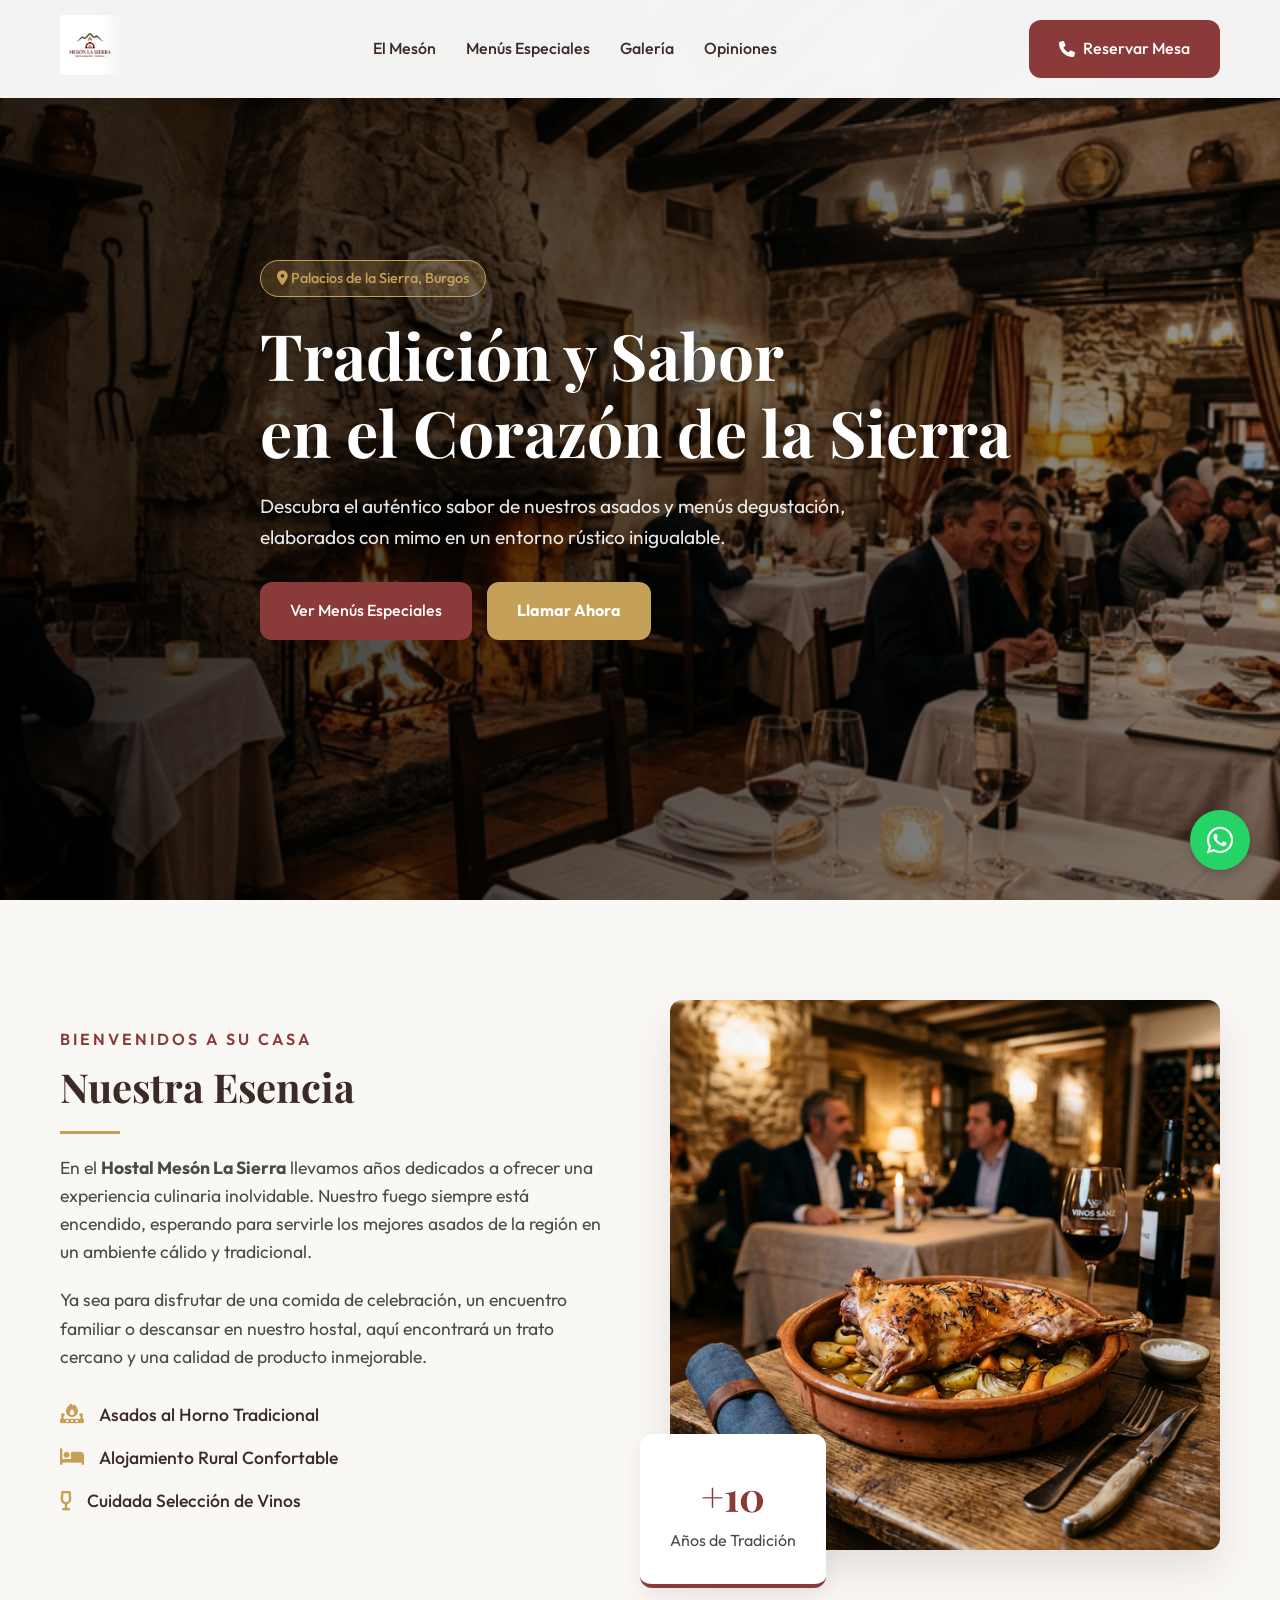
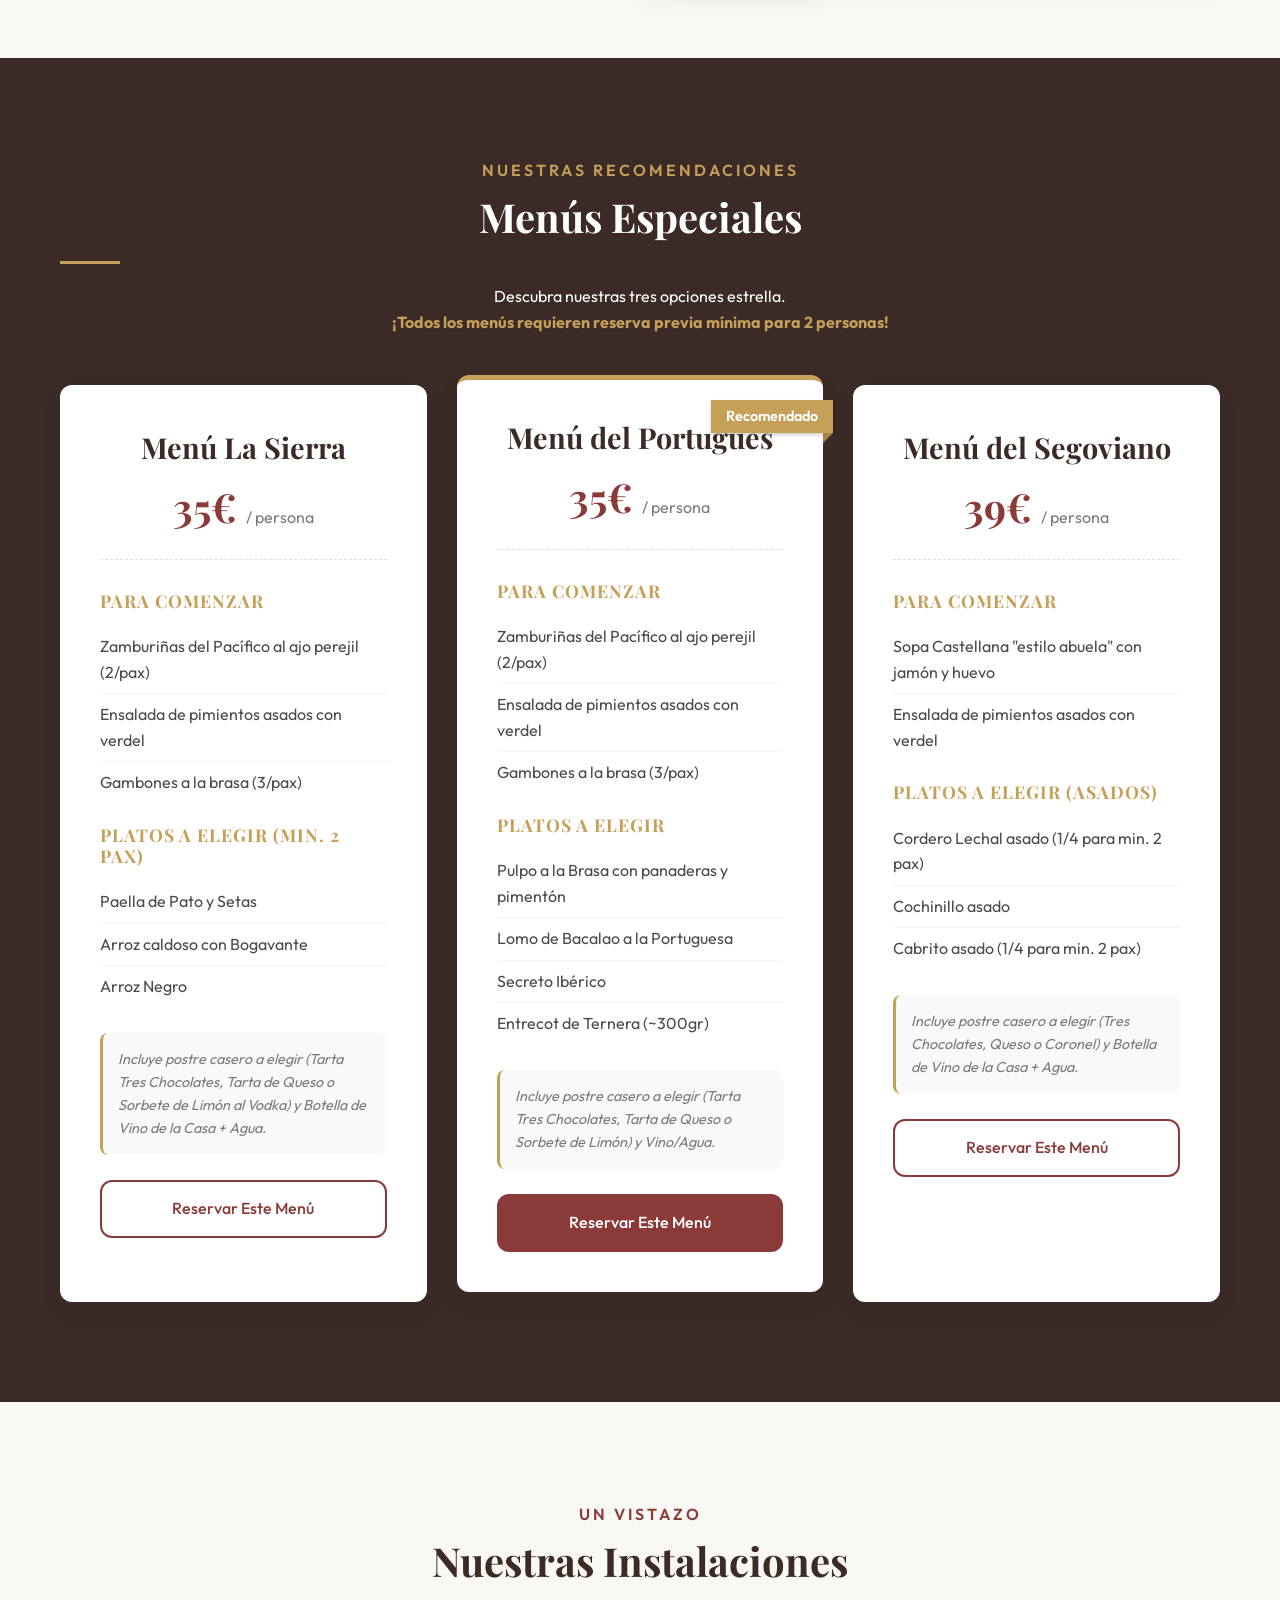
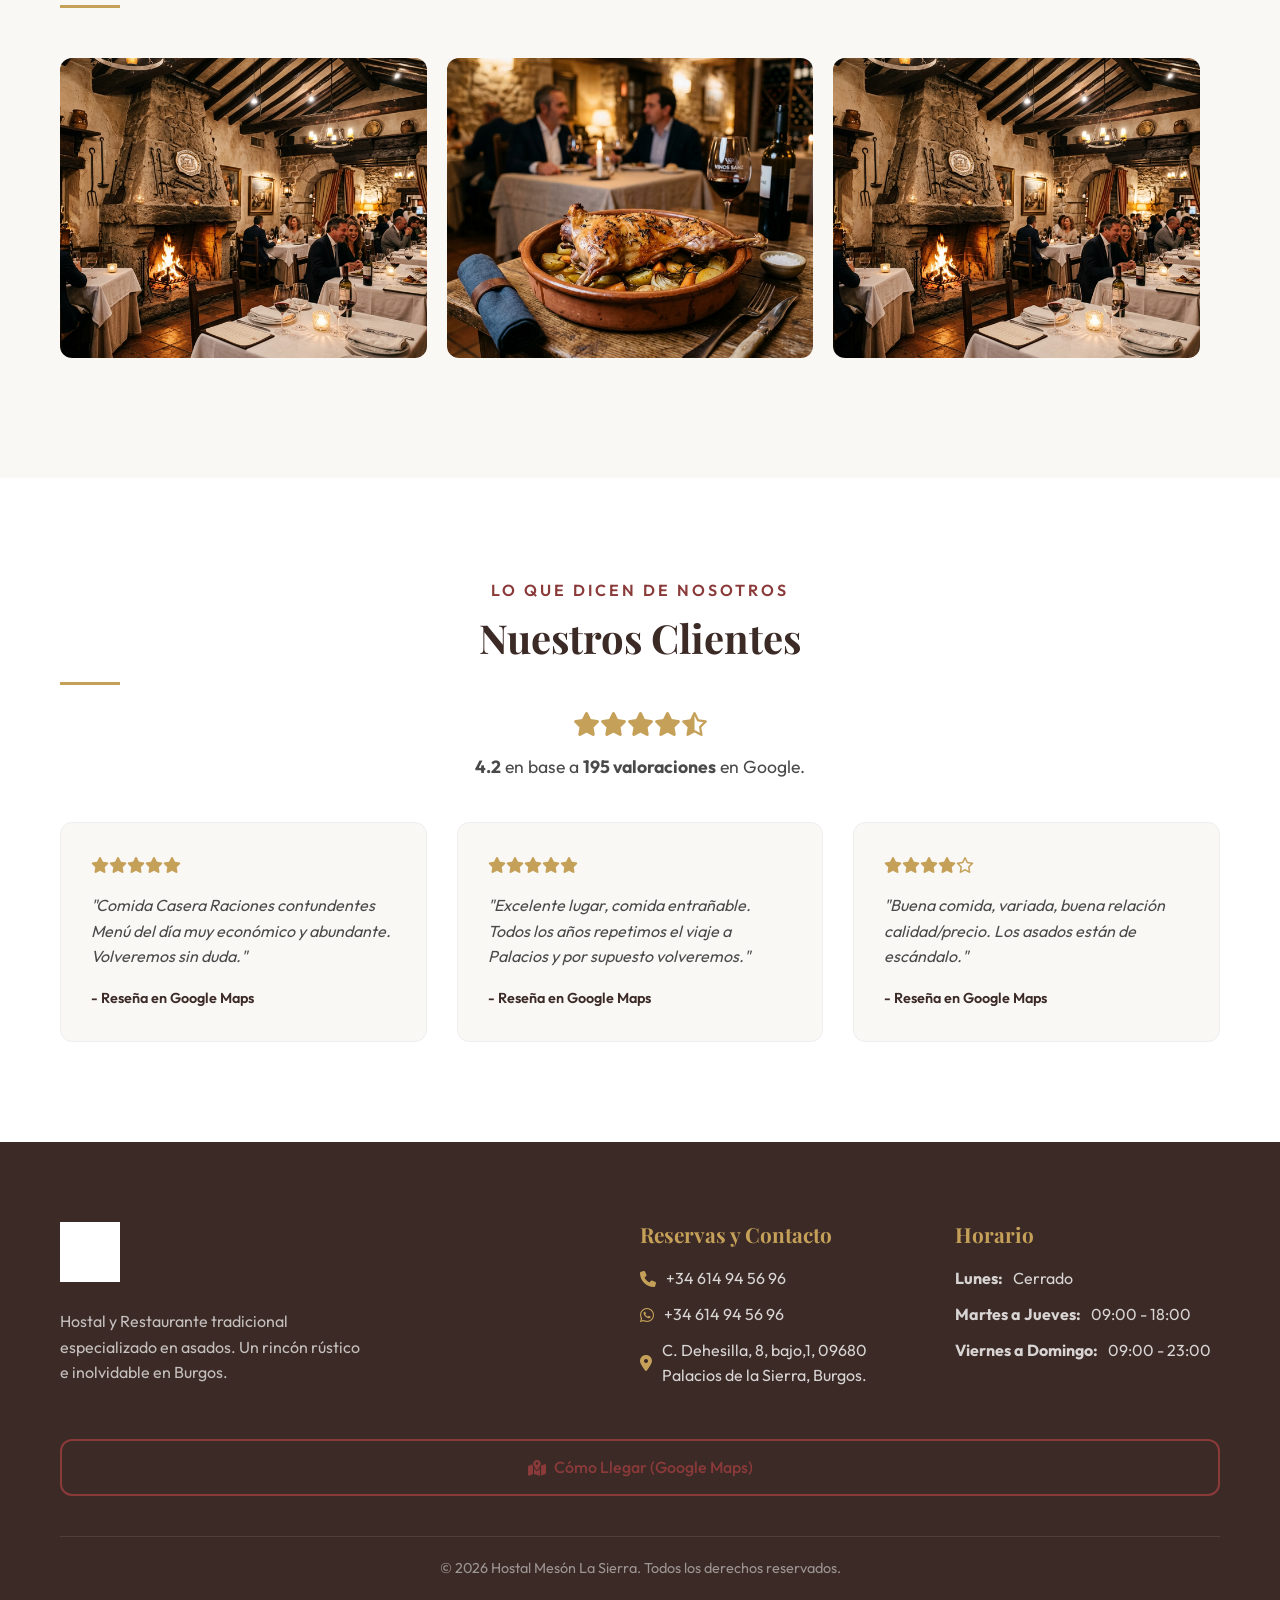
==== demo-meson/index.html @ e4ccb3c6 "feat: Include new demo-meson landing page" ====
<!DOCTYPE html>
<html lang="es">

<head>
    <meta charset="UTF-8">
    <meta name="viewport" content="width=device-width, initial-scale=1.0">
    <title>Hostal Mesón La Sierra | Tradición y Sabor en Burgos</title>

    <!-- Meta SEO -->
    <meta name="description"
        content="Hostal Mesón La Sierra en Palacios de la Sierra. Comida casera, asados tradicionales y alojamiento rural. Reserva tu menú especial: La Sierra, Portugués o Segoviano.">

    <!-- Fonts -->
    <link rel="preconnect" href="https://fonts.googleapis.com">
    <link rel="preconnect" href="https://fonts.gstatic.com" crossorigin>
    <link
        href="https://fonts.googleapis.com/css2?family=Playfair+Display:ital,wght@0,400;0,600;0,700;1,400&family=Outfit:wght@300;400;500;600&display=swap"
        rel="stylesheet">

    <!-- Icons -->
    <link rel="stylesheet" href="https://cdnjs.cloudflare.com/ajax/libs/font-awesome/6.4.0/css/all.min.css">

    <!-- CSS -->
    <link rel="stylesheet" href="style.css">
</head>

<body>

    <!-- Navigation -->
    <nav id="navbar">
        <div class="container nav-container">
            <a href="#" class="brand">
                <img src="assets/logo.png" alt="Mesón La Sierra Logo" class="brand-logo">
            </a>
            <div class="nav-links">
                <a href="#la-experiencia">El Mesón</a>
                <a href="#menus">Menús Especiales</a>
                <a href="#galeria">Galería</a>
                <a href="#opiniones">Opiniones</a>
            </div>
            <a href="tel:+34614945696" class="btn btn-primary nav-cta"><i class="fa-solid fa-phone"></i> Reservar
                Mesa</a>
            <button class="mobile-menu-btn" aria-label="Abrir Menú"><i class="fa-solid fa-bars"></i></button>
        </div>
    </nav>

    <!-- Hero Section -->
    <header class="hero" id="inicio">
        <div class="hero-overlay"></div>
        <div class="container hero-content">
            <span class="badge"><i class="fa-solid fa-location-dot"></i> Palacios de la Sierra, Burgos</span>
            <h1>Tradición y Sabor <br>en el Corazón de la Sierra</h1>
            <p>Descubra el auténtico sabor de nuestros asados y menús degustación, elaborados con mimo en un entorno
                rústico inigualable.</p>
            <div class="hero-buttons">
                <a href="#menus" class="btn btn-primary">Ver Menús Especiales</a>
                <a href="tel:+34614945696" class="btn btn-secondary"><strong>Llamar Ahora</strong></a>
            </div>
        </div>
    </header>

    <!-- La Experiencia Section -->
    <section id="la-experiencia" class="section">
        <div class="container experience-container">
            <div class="experience-text">
                <span class="section-subtitle">Bienvenidos a su casa</span>
                <h2 class="section-title">Nuestra Esencia</h2>
                <div class="divider"></div>
                <p>En el <strong>Hostal Mesón La Sierra</strong> llevamos años dedicados a ofrecer una experiencia
                    culinaria inolvidable. Nuestro fuego siempre está encendido, esperando para servirle los mejores
                    asados de la región en un ambiente cálido y tradicional.</p>
                <p>Ya sea para disfrutar de una comida de celebración, un encuentro familiar o descansar en nuestro
                    hostal, aquí encontrará un trato cercano y una calidad de producto inmejorable.</p>
                <ul class="features-list">
                    <li><i class="fa-solid fa-fire-burner"></i> Asados al Horno Tradicional</li>
                    <li><i class="fa-solid fa-bed"></i> Alojamiento Rural Confortable</li>
                    <li><i class="fa-solid fa-wine-glass-empty"></i> Cuidada Selección de Vinos</li>
                </ul>
            </div>
            <div class="experience-image">
                <img src="assets/food.png" alt="Plato Tradicional de Asado">
                <div class="experience-badge">
                    <span>+10</span>
                    <p>Años de Tradición</p>
                </div>
            </div>
        </div>
    </section>

    <!-- Menús Especiales Section -->
    <section id="menus" class="section section-dark">
        <div class="container">
            <div class="section-header text-center">
                <span class="section-subtitle">Nuestras Recomendaciones</span>
                <h2 class="section-title text-light">Menús Especiales</h2>
                <div class="divider mx-auto"></div>
                <p class="text-light">Descubra nuestras tres opciones estrella. <br><strong
                        style="color:var(--brand-accent);">¡Todos los menús requieren reserva previa mínima para 2
                        personas!</strong></p>
            </div>

            <div class="menus-grid">
                <!-- Menú La Sierra -->
                <div class="menu-card">
                    <div class="menu-header">
                        <h3>Menú La Sierra</h3>
                        <div class="menu-price">35€ <span>/ persona</span></div>
                    </div>
                    <div class="menu-body">
                        <h4>Para Comenzar</h4>
                        <ul>
                            <li>Zamburiñas del Pacífico al ajo perejil (2/pax)</li>
                            <li>Ensalada de pimientos asados con verdel</li>
                            <li>Gambones a la brasa (3/pax)</li>
                        </ul>
                        <h4>Platos a Elegir (min. 2 pax)</h4>
                        <ul>
                            <li>Paella de Pato y Setas</li>
                            <li>Arroz caldoso con Bogavante</li>
                            <li>Arroz Negro</li>
                        </ul>
                        <!-- Included -->
                        <div class="menu-included">
                            Incluye postre casero a elegir (Tarta Tres Chocolates, Tarta de Queso o Sorbete de Limón al
                            Vodka) y Botella de Vino de la Casa + Agua.
                        </div>
                    </div>
                    <a href="tel:+34614945696" class="btn btn-outline menu-btn">Reservar Este Menú</a>
                </div>

                <!-- Menú Portugués -->
                <div class="menu-card highlighted-menu">
                    <div class="ribbon">Recomendado</div>
                    <div class="menu-header">
                        <h3>Menú del Portugués</h3>
                        <div class="menu-price">35€ <span>/ persona</span></div>
                    </div>
                    <div class="menu-body">
                        <h4>Para Comenzar</h4>
                        <ul>
                            <li>Zamburiñas del Pacífico al ajo perejil (2/pax)</li>
                            <li>Ensalada de pimientos asados con verdel</li>
                            <li>Gambones a la brasa (3/pax)</li>
                        </ul>
                        <h4>Platos a Elegir</h4>
                        <ul>
                            <li>Pulpo a la Brasa con panaderas y pimentón</li>
                            <li>Lomo de Bacalao a la Portuguesa</li>
                            <li>Secreto Ibérico</li>
                            <li>Entrecot de Ternera (~300gr)</li>
                        </ul>
                        <!-- Included -->
                        <div class="menu-included">
                            Incluye postre casero a elegir (Tarta Tres Chocolates, Tarta de Queso o Sorbete de Limón) y
                            Vino/Agua.
                        </div>
                    </div>
                    <a href="tel:+34614945696" class="btn btn-primary menu-btn">Reservar Este Menú</a>
                </div>

                <!-- Menú Segoviano -->
                <div class="menu-card">
                    <div class="menu-header">
                        <h3>Menú del Segoviano</h3>
                        <div class="menu-price">39€ <span>/ persona</span></div>
                    </div>
                    <div class="menu-body">
                        <h4>Para Comenzar</h4>
                        <ul>
                            <li>Sopa Castellana "estilo abuela" con jamón y huevo</li>
                            <li>Ensalada de pimientos asados con verdel</li>
                        </ul>
                        <h4>Platos a Elegir (Asados)</h4>
                        <ul>
                            <li>Cordero Lechal asado (1/4 para min. 2 pax)</li>
                            <li>Cochinillo asado</li>
                            <li>Cabrito asado (1/4 para min. 2 pax)</li>
                        </ul>
                        <!-- Included -->
                        <div class="menu-included">
                            Incluye postre casero a elegir (Tres Chocolates, Queso o Coronel) y Botella de Vino de la
                            Casa + Agua.
                        </div>
                    </div>
                    <a href="tel:+34614945696" class="btn btn-outline menu-btn">Reservar Este Menú</a>
                </div>
            </div>
        </div>
    </section>

    <!-- Galería Swipe (Placeholder to be filled with JS) -->
    <section id="galeria" class="section">
        <div class="container">
            <div class="section-header text-center">
                <span class="section-subtitle">Un vistazo</span>
                <h2 class="section-title">Nuestras Instalaciones</h2>
                <div class="divider mx-auto"></div>
            </div>
            <!-- Slider container -->
            <div class="gallery-slider">
                <div class="gallery-track" id="galleryTrack">
                    <!-- Images will be injected here via JS later -->
                    <div class="gallery-item"><img src="assets/hero.png" alt="Interior"></div>
                    <div class="gallery-item"><img src="assets/food.png" alt="Plato"></div>
                    <div class="gallery-item"><img src="assets/hero.png" alt="Salón"></div>
                </div>
            </div>
        </div>
    </section>

    <!-- Reseñas (Google Maps Scraper equivalent) -->
    <section id="opiniones" class="section section-light">
        <div class="container text-center">
            <span class="section-subtitle">Lo que dicen de nosotros</span>
            <h2 class="section-title">Nuestros Clientes</h2>
            <div class="divider mx-auto"></div>

            <div class="rating-header">
                <div class="stars">
                    <i class="fa-solid fa-star"></i><i class="fa-solid fa-star"></i><i class="fa-solid fa-star"></i><i
                        class="fa-solid fa-star"></i><i class="fa-regular fa-star-half-stroke"></i>
                </div>
                <div class="rating-score"><strong>4.2</strong> en base a <strong>195 valoraciones</strong> en Google.
                </div>
            </div>

            <div class="reviews-grid">
                <div class="review-card">
                    <div class="stars-small"><i class="fa-solid fa-star"></i><i class="fa-solid fa-star"></i><i
                            class="fa-solid fa-star"></i><i class="fa-solid fa-star"></i><i
                            class="fa-solid fa-star"></i></div>
                    <p>"Comida Casera Raciones contundentes Menú del día muy económico y abundante. Volveremos sin
                        duda."</p>
                    <span class="reviewer-name">- Reseña en Google Maps</span>
                </div>
                <div class="review-card">
                    <div class="stars-small"><i class="fa-solid fa-star"></i><i class="fa-solid fa-star"></i><i
                            class="fa-solid fa-star"></i><i class="fa-solid fa-star"></i><i
                            class="fa-solid fa-star"></i></div>
                    <p>"Excelente lugar, comida entrañable. Todos los años repetimos el viaje a Palacios y por supuesto
                        volveremos."</p>
                    <span class="reviewer-name">- Reseña en Google Maps</span>
                </div>
                <div class="review-card">
                    <div class="stars-small"><i class="fa-solid fa-star"></i><i class="fa-solid fa-star"></i><i
                            class="fa-solid fa-star"></i><i class="fa-solid fa-star"></i><i
                            class="fa-regular fa-star"></i></div>
                    <p>"Buena comida, variada, buena relación calidad/precio. Los asados están de escándalo."</p>
                    <span class="reviewer-name">- Reseña en Google Maps</span>
                </div>
            </div>
        </div>
    </section>

    <!-- Footer -->
    <footer id="contacto" class="footer">
        <div class="container">
            <div class="footer-layout">
                <div class="footer-brand">
                    <img src="assets/logo.png" alt="Mesón La Sierra Logo" class="footer-logo">
                    <p>Hostal y Restaurante tradicional especializado en asados. Un rincón rústico e inolvidable en
                        Burgos.</p>
                </div>
                <div class="footer-contact">
                    <h4>Reservas y Contacto</h4>
                    <p><i class="fa-solid fa-phone"></i> +34 614 94 56 96</p>
                    <p><i class="fa-brands fa-whatsapp"></i> +34 614 94 56 96</p>
                    <p><i class="fa-solid fa-location-dot"></i> C. Dehesilla, 8, bajo,1, 09680 Palacios de la Sierra,
                        Burgos.</p>
                </div>
                <div class="footer-hours">
                    <h4>Horario</h4>
                    <p><strong>Lunes:</strong> Cerrado</p>
                    <p><strong>Martes a Jueves:</strong> 09:00 - 18:00</p>
                    <p><strong>Viernes a Domingo:</strong> 09:00 - 23:00</p>
                </div>
            </div>

            <div class="footer-map">
                <a href="https://maps.app.goo.gl/7zFR7uTGvvQhjFet8" target="_blank" class="btn btn-outline"
                    style="width:100%;">
                    <i class="fa-solid fa-map-location-dot"></i> Cómo Llegar (Google Maps)
                </a>
            </div>

            <div class="footer-bottom">
                <p>&copy; 2026 Hostal Mesón La Sierra. Todos los derechos reservados.</p>
            </div>
        </div>
    </footer>

    <!-- Botón Whatsapp Flotante -->
    <a href="https://wa.me/34614945696" class="whatsapp-float" target="_blank" title="Reservas por WhatsApp">
        <i class="fa-brands fa-whatsapp"></i>
    </a>

    <!-- Scripts -->
    <script src="script.js"></script>
</body>

</html>
---- demo-meson/style.css ----
/* ==========================================================================
   Variables y Reseteo
   ========================================================================== */
:root {
    /* Paleta Premium Rústica */
    --brand-primary: #3B2A26;
    /* Marrón muy oscuro / Café */
    --brand-secondary: #8B3A3A;
    /* Burdeos / Vino */
    --brand-accent: #C5A059;
    /* Dorado Cobre / Trigo */
    --brand-light: #FAF8F5;
    /* Piedra / Crema clarito */
    --brand-white: #FFFFFF;

    /* Textos */
    --text-main: #4A4A4A;
    --text-muted: #7A7A7A;

    /* Tipografía */
    --font-heading: 'Playfair Display', serif;
    --font-body: 'Outfit', sans-serif;

    /* Efectos */
    --shadow-sm: 0 4px 6px rgba(59, 42, 38, 0.05);
    --shadow-md: 0 10px 20px rgba(59, 42, 38, 0.08);
    --shadow-lg: 0 20px 40px rgba(59, 42, 38, 0.12);
    --border-radius: 12px;
    --transition: all 0.3s cubic-bezier(0.25, 0.8, 0.25, 1);
}

* {
    margin: 0;
    padding: 0;
    box-sizing: border-box;
}

html {
    scroll-behavior: smooth;
}

body {
    font-family: var(--font-body);
    font-size: 16px;
    line-height: 1.6;
    color: var(--text-main);
    background-color: var(--brand-light);
    overflow-x: hidden;
}

/* Base Elements */
h1,
h2,
h3,
h4,
h5,
h6 {
    font-family: var(--font-heading);
    color: var(--brand-primary);
    line-height: 1.2;
}

a {
    text-decoration: none;
    color: var(--brand-secondary);
    transition: var(--transition);
}

ul {
    list-style: none;
}

.container {
    width: 100%;
    max-width: 1200px;
    margin: 0 auto;
    padding: 0 20px;
}

.text-center {
    text-align: center;
}

.text-light {
    color: var(--brand-white);
}

.mx-auto {
    margin-left: auto;
    margin-right: auto;
}

/* Botones */
.btn {
    display: inline-flex;
    align-items: center;
    justify-content: center;
    gap: 8px;
    padding: 14px 28px;
    font-family: var(--font-body);
    font-weight: 500;
    border-radius: var(--border-radius);
    transition: var(--transition);
    cursor: pointer;
    border: 2px solid transparent;
}

.btn-primary {
    background-color: var(--brand-secondary);
    color: var(--brand-white);
}

.btn-primary:hover {
    background-color: #6d2a2a;
    /* Slightly darker */
    transform: translateY(-2px);
    box-shadow: var(--shadow-md);
    color: var(--brand-white);
}

.btn-secondary {
    background-color: var(--brand-accent);
    color: var(--brand-white);
}

.btn-secondary:hover {
    background-color: #a88344;
    transform: translateY(-2px);
    box-shadow: var(--shadow-md);
    color: var(--brand-white);
}

.btn-outline {
    background-color: transparent;
    border-color: var(--brand-secondary);
    color: var(--brand-secondary);
}

.btn-outline:hover {
    background-color: var(--brand-secondary);
    color: var(--brand-white);
}

.whatsapp-float {
    position: fixed;
    bottom: 30px;
    right: 30px;
    background-color: #25D366;
    color: white;
    width: 60px;
    height: 60px;
    border-radius: 50%;
    display: flex;
    justify-content: center;
    align-items: center;
    font-size: 30px;
    box-shadow: 0 4px 10px rgba(0, 0, 0, 0.2);
    z-index: 1000;
    transition: transform 0.3s;
    animation: pulse-green 2s infinite;
}

@keyframes pulse-green {
    0% {
        box-shadow: 0 0 0 0 rgba(37, 211, 102, 0.7);
    }

    70% {
        box-shadow: 0 0 0 15px rgba(37, 211, 102, 0);
    }

    100% {
        box-shadow: 0 0 0 0 rgba(37, 211, 102, 0);
    }
}

.whatsapp-float:hover {
    transform: scale(1.1);
    color: white;
}

/* Divider */
.divider {
    height: 3px;
    width: 60px;
    background-color: var(--brand-accent);
    margin: 20px 0;
}

/* ==========================================================================
   Secciones y Componentes
   ========================================================================== */
.section {
    padding: 100px 0;
}

.section-dark {
    background-color: var(--brand-primary);
}

.section-light {
    background-color: var(--brand-white);
}

.section-subtitle {
    font-family: var(--font-body);
    font-size: 1rem;
    text-transform: uppercase;
    letter-spacing: 3px;
    color: var(--brand-secondary);
    font-weight: 600;
    display: block;
    margin-bottom: 10px;
}

.section-dark .section-subtitle {
    color: var(--brand-accent);
}

.section-title {
    font-size: 2.5rem;
    margin-bottom: 15px;
}

/* Navegación */
#navbar {
    position: fixed;
    top: 0;
    left: 0;
    width: 100%;
    background-color: rgba(255, 255, 255, 0.95);
    backdrop-filter: blur(10px);
    z-index: 1000;
    padding: 15px 0;
    box-shadow: 0 2px 10px rgba(0, 0, 0, 0.05);
    transition: all 0.3s ease;
}

.nav-container {
    display: flex;
    justify-content: space-between;
    align-items: center;
}

.brand-logo {
    height: 60px;
    width: auto;
}

.nav-links {
    display: flex;
    gap: 30px;
}

.nav-links a {
    color: var(--brand-primary);
    font-weight: 500;
    font-size: 1rem;
    position: relative;
}

.nav-links a::after {
    content: '';
    position: absolute;
    bottom: -5px;
    left: 0;
    width: 0;
    height: 2px;
    background-color: var(--brand-secondary);
    transition: width 0.3s;
}

.nav-links a:hover::after {
    width: 100%;
}

.mobile-menu-btn {
    display: none;
    font-size: 1.5rem;
    color: var(--brand-primary);
    background: none;
    border: none;
    cursor: pointer;
}

/* Hero Section */
.hero {
    position: relative;
    height: 100vh;
    min-height: 600px;
    background-image: url('assets/hero.png');
    background-size: cover;
    background-position: center;
    background-attachment: fixed;
    /* Parallax effect */
    display: flex;
    align-items: center;
}

.hero-overlay {
    position: absolute;
    top: 0;
    left: 0;
    width: 100%;
    height: 100%;
    background: linear-gradient(to right, rgba(0, 0, 0, 0.8) 0%, rgba(0, 0, 0, 0.4) 100%);
    z-index: 1;
}

.hero-content {
    position: relative;
    z-index: 2;
    max-width: 800px;
}

.badge {
    display: inline-block;
    background-color: rgba(197, 160, 89, 0.2);
    color: var(--brand-accent);
    padding: 6px 16px;
    border-radius: 30px;
    font-size: 0.9rem;
    font-weight: 500;
    margin-bottom: 20px;
    border: 1px solid var(--brand-accent);
}

.hero h1 {
    font-size: 4rem;
    color: white;
    margin-bottom: 20px;
    text-shadow: 0 2px 10px rgba(0, 0, 0, 0.3);
}

.hero p {
    font-size: 1.2rem;
    color: rgba(255, 255, 255, 0.9);
    margin-bottom: 30px;
    max-width: 600px;
}

.hero-buttons {
    display: flex;
    gap: 15px;
}

/* La Experiencia (About) */
.experience-container {
    display: grid;
    grid-template-columns: 1fr 1fr;
    gap: 60px;
    align-items: center;
}

.experience-text p {
    margin-bottom: 20px;
    font-size: 1.1rem;
}

.features-list {
    margin-top: 30px;
}

.features-list li {
    font-size: 1.1rem;
    color: var(--brand-primary);
    font-weight: 500;
    margin-bottom: 15px;
    display: flex;
    align-items: center;
    gap: 15px;
}

.features-list i {
    color: var(--brand-accent);
    font-size: 1.2rem;
}

.experience-image {
    position: relative;
}

.experience-image img {
    width: 100%;
    border-radius: var(--border-radius);
    box-shadow: var(--shadow-lg);
}

.experience-badge {
    position: absolute;
    bottom: -30px;
    left: -30px;
    background-color: var(--brand-white);
    padding: 30px;
    border-radius: var(--border-radius);
    box-shadow: var(--shadow-md);
    text-align: center;
    border-bottom: 4px solid var(--brand-secondary);
}

.experience-badge span {
    font-family: var(--font-heading);
    font-size: 2.5rem;
    color: var(--brand-secondary);
    font-weight: 700;
}

/* Menús Especiales */
.menus-grid {
    display: grid;
    grid-template-columns: repeat(3, 1fr);
    gap: 30px;
    margin-top: 50px;
}

.menu-card {
    background-color: var(--brand-white);
    border-radius: var(--border-radius);
    padding: 40px;
    position: relative;
    box-shadow: var(--shadow-md);
    transition: var(--transition);
    border-top: 5px solid transparent;
}

.menu-card:hover {
    transform: translateY(-10px);
    box-shadow: var(--shadow-lg);
}

.highlighted-menu {
    border-top: 5px solid var(--brand-accent);
    transform: translateY(-10px);
}

.ribbon {
    position: absolute;
    top: 20px;
    right: -10px;
    background-color: var(--brand-accent);
    color: white;
    padding: 5px 15px;
    font-size: 0.9rem;
    font-weight: 600;
    box-shadow: 0 2px 4px rgba(0, 0, 0, 0.2);
}

.ribbon::after {
    content: '';
    position: absolute;
    bottom: -10px;
    right: 0;
    border-width: 10px 10px 0 0;
    border-style: solid;
    border-color: #a88344 transparent transparent transparent;
}

.menu-header {
    text-align: center;
    margin-bottom: 30px;
    padding-bottom: 20px;
    border-bottom: 1px dashed #e0e0e0;
}

.menu-header h3 {
    font-size: 1.8rem;
    margin-bottom: 10px;
}

.menu-price {
    font-size: 2.5rem;
    font-weight: 700;
    color: var(--brand-secondary);
    font-family: var(--font-heading);
}

.menu-price span {
    font-size: 1rem;
    color: var(--text-muted);
    font-weight: 400;
    font-family: var(--font-body);
}

.menu-body h4 {
    font-size: 1.1rem;
    color: var(--brand-accent);
    margin-bottom: 15px;
    margin-top: 20px;
    text-transform: uppercase;
    letter-spacing: 1px;
}

.menu-body ul {
    margin-bottom: 20px;
}

.menu-body li {
    padding: 8px 0;
    border-bottom: 1px solid #f5f5f5;
    font-size: 1rem;
}

.menu-body li:last-child {
    border-bottom: none;
}

.menu-included {
    background-color: #f9f9f9;
    padding: 15px;
    border-radius: 8px;
    font-size: 0.9rem;
    color: var(--text-muted);
    margin: 25px 0;
    font-style: italic;
    border-left: 3px solid var(--brand-accent);
}

.menu-btn {
    width: 100%;
}

/* Galeria Placeholder */
.gallery-slider {
    margin-top: 50px;
    overflow: hidden;
    position: relative;
    width: 100%;
}

.gallery-track {
    display: flex;
    overflow-x: auto;
    scroll-snap-type: x mandatory;
    gap: 20px;
    padding-bottom: 20px;
    /* Hide scrollbar */
    -ms-overflow-style: none;
    scrollbar-width: none;
}

.gallery-track::-webkit-scrollbar {
    display: none;
}

.gallery-item {
    flex: 0 0 calc(33.333% - 20px);
    scroll-snap-align: start;
    border-radius: var(--border-radius);
    overflow: hidden;
    height: 300px;
}

.gallery-item img {
    width: 100%;
    height: 100%;
    object-fit: cover;
    transition: transform 0.5s ease;
}

.gallery-item:hover img {
    transform: scale(1.05);
}

/* Opiniones */
.rating-header {
    margin: 20px 0 40px;
}

.stars {
    color: var(--brand-accent);
    font-size: 1.5rem;
    margin-bottom: 10px;
}

.rating-score {
    font-size: 1.1rem;
}

.reviews-grid {
    display: grid;
    grid-template-columns: repeat(3, 1fr);
    gap: 30px;
}

.review-card {
    background-color: var(--brand-light);
    padding: 30px;
    border-radius: var(--border-radius);
    border: 1px solid #eee;
    text-align: left;
}

.stars-small {
    color: var(--brand-accent);
    margin-bottom: 15px;
}

.review-card p {
    font-style: italic;
    margin-bottom: 15px;
}

.reviewer-name {
    font-size: 0.9rem;
    font-weight: 600;
    color: var(--brand-primary);
}


/* Footer */
.footer {
    background-color: var(--brand-primary);
    color: var(--brand-white);
    padding: 80px 0 20px;
}

.footer-layout {
    display: grid;
    grid-template-columns: 2fr 1fr 1fr;
    gap: 50px;
    margin-bottom: 40px;
}

.footer-logo {
    height: 60px;
    width: auto;
    margin-bottom: 20px;
    /* Agrega un filtro si el logo es oscuro para que se vea sobre el fondo azul marino */
    filter: brightness(0) invert(1);
}

.footer-brand p {
    color: rgba(255, 255, 255, 0.7);
    max-width: 300px;
}

.footer h4 {
    font-family: var(--font-heading);
    color: var(--brand-accent);
    margin-bottom: 20px;
    font-size: 1.3rem;
}

.footer-contact p,
.footer-hours p {
    margin-bottom: 10px;
    color: rgba(255, 255, 255, 0.8);
    display: flex;
    align-items: center;
    gap: 10px;
}

.footer-contact i {
    color: var(--brand-accent);
}

.footer-map {
    margin-bottom: 40px;
    text-align: center;
}

.footer-bottom {
    text-align: center;
    padding-top: 20px;
    border-top: 1px solid rgba(255, 255, 255, 0.1);
    color: rgba(255, 255, 255, 0.5);
    font-size: 0.9rem;
}

/* ==========================================================================
   Responsive
   ========================================================================== */
@media (max-width: 1024px) {
    .menus-grid {
        grid-template-columns: repeat(2, 1fr);
    }

    .highlighted-menu {
        transform: translateY(0);
    }
}

@media (max-width: 768px) {

    .nav-links,
    .nav-cta {
        display: none;
    }

    .mobile-menu-btn {
        display: block;
    }

    .hero h1 {
        font-size: 3rem;
    }

    .experience-container,
    .footer-layout,
    .reviews-grid,
    .menus-grid {
        grid-template-columns: 1fr;
    }

    .experience-badge {
        left: 20px;
        bottom: -20px;
    }

    .gallery-item {
        flex: 0 0 calc(80% - 20px);
    }

    .hero-buttons {
        flex-direction: column;
        width: 100%;
        max-width: 300px;
    }
}
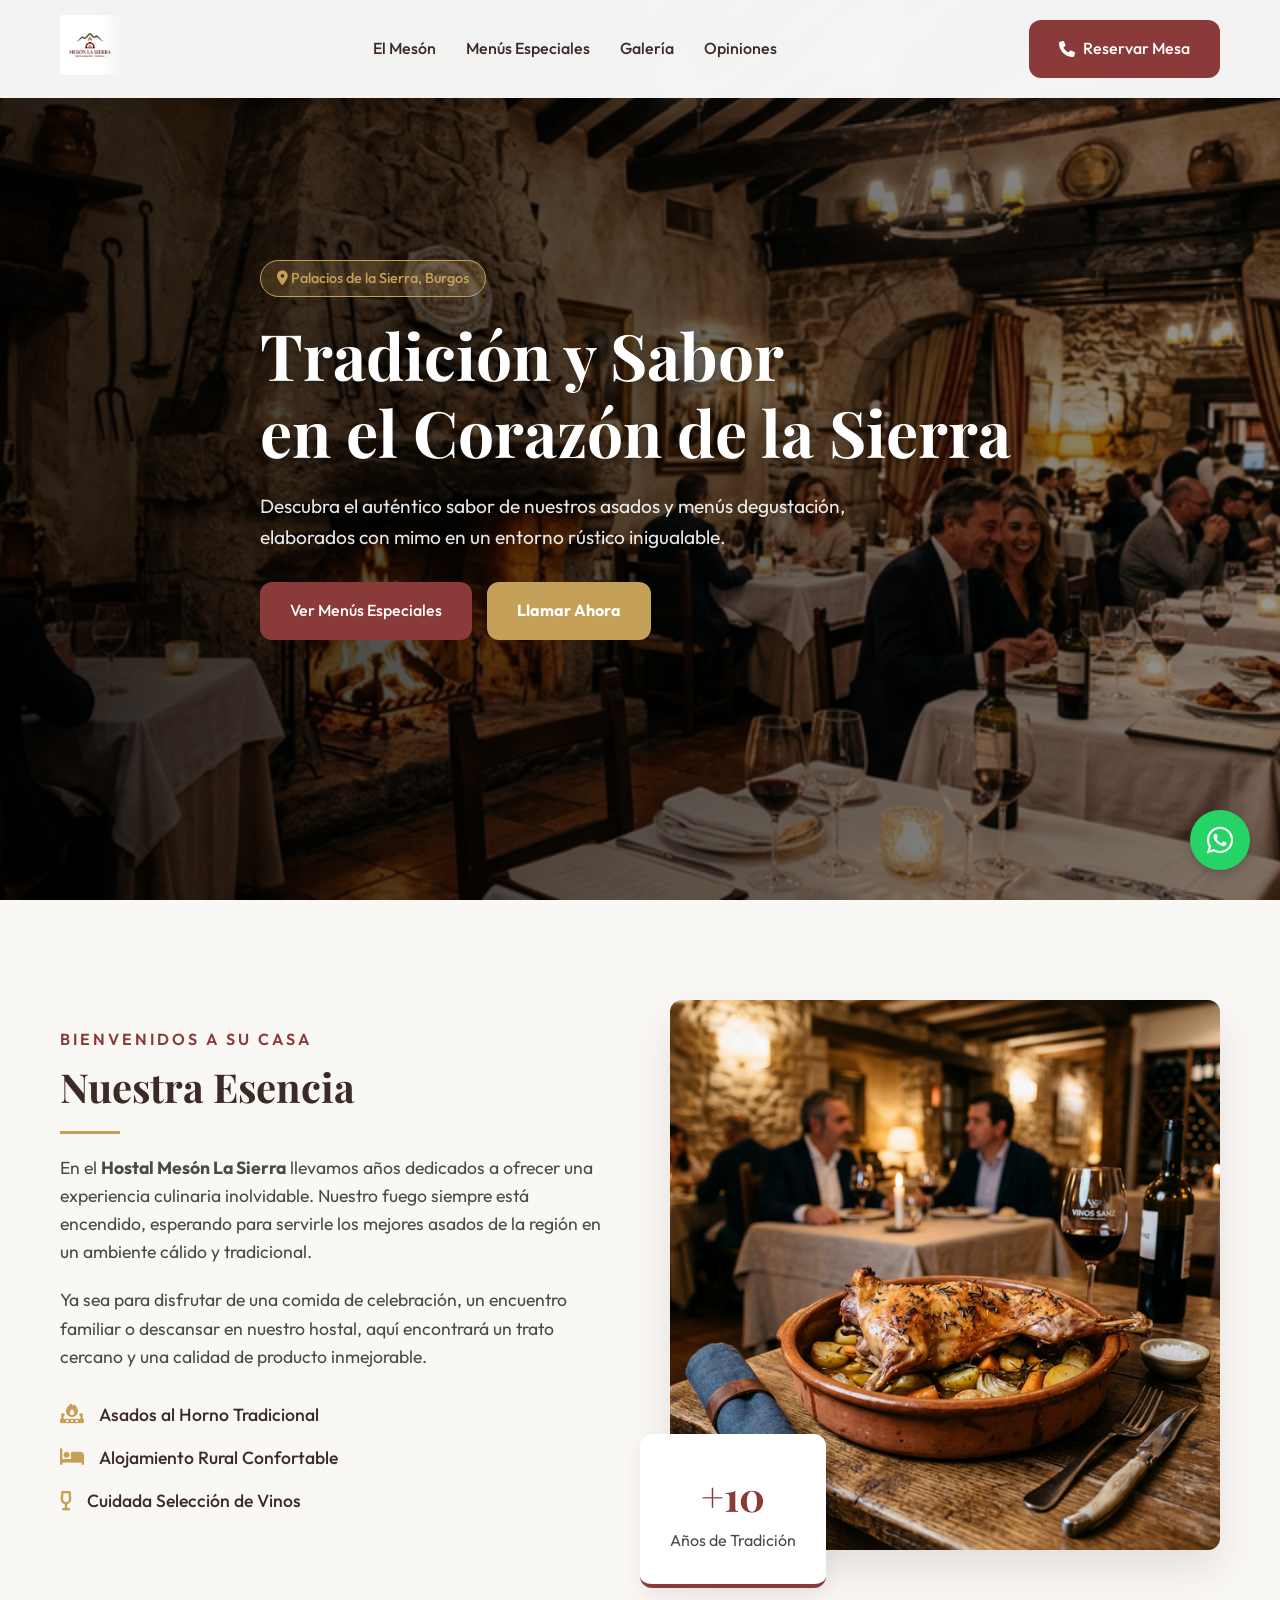
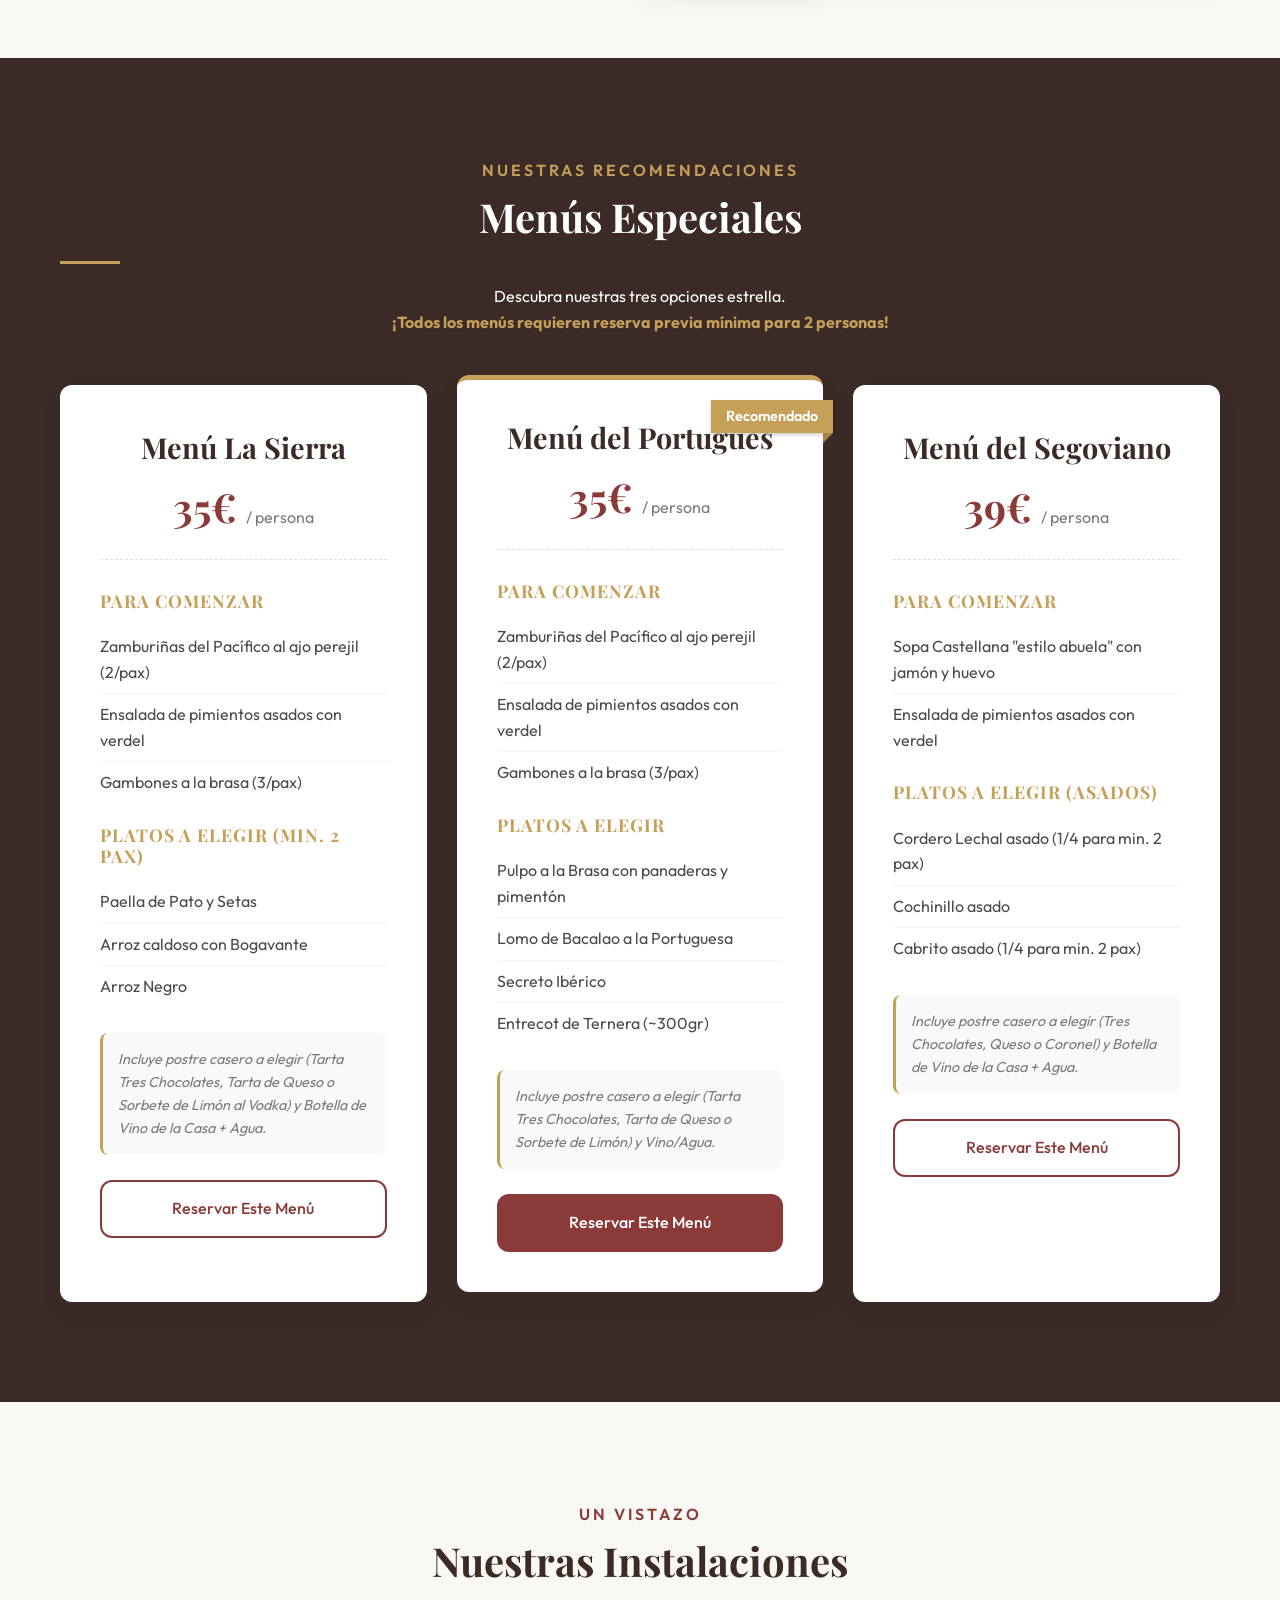
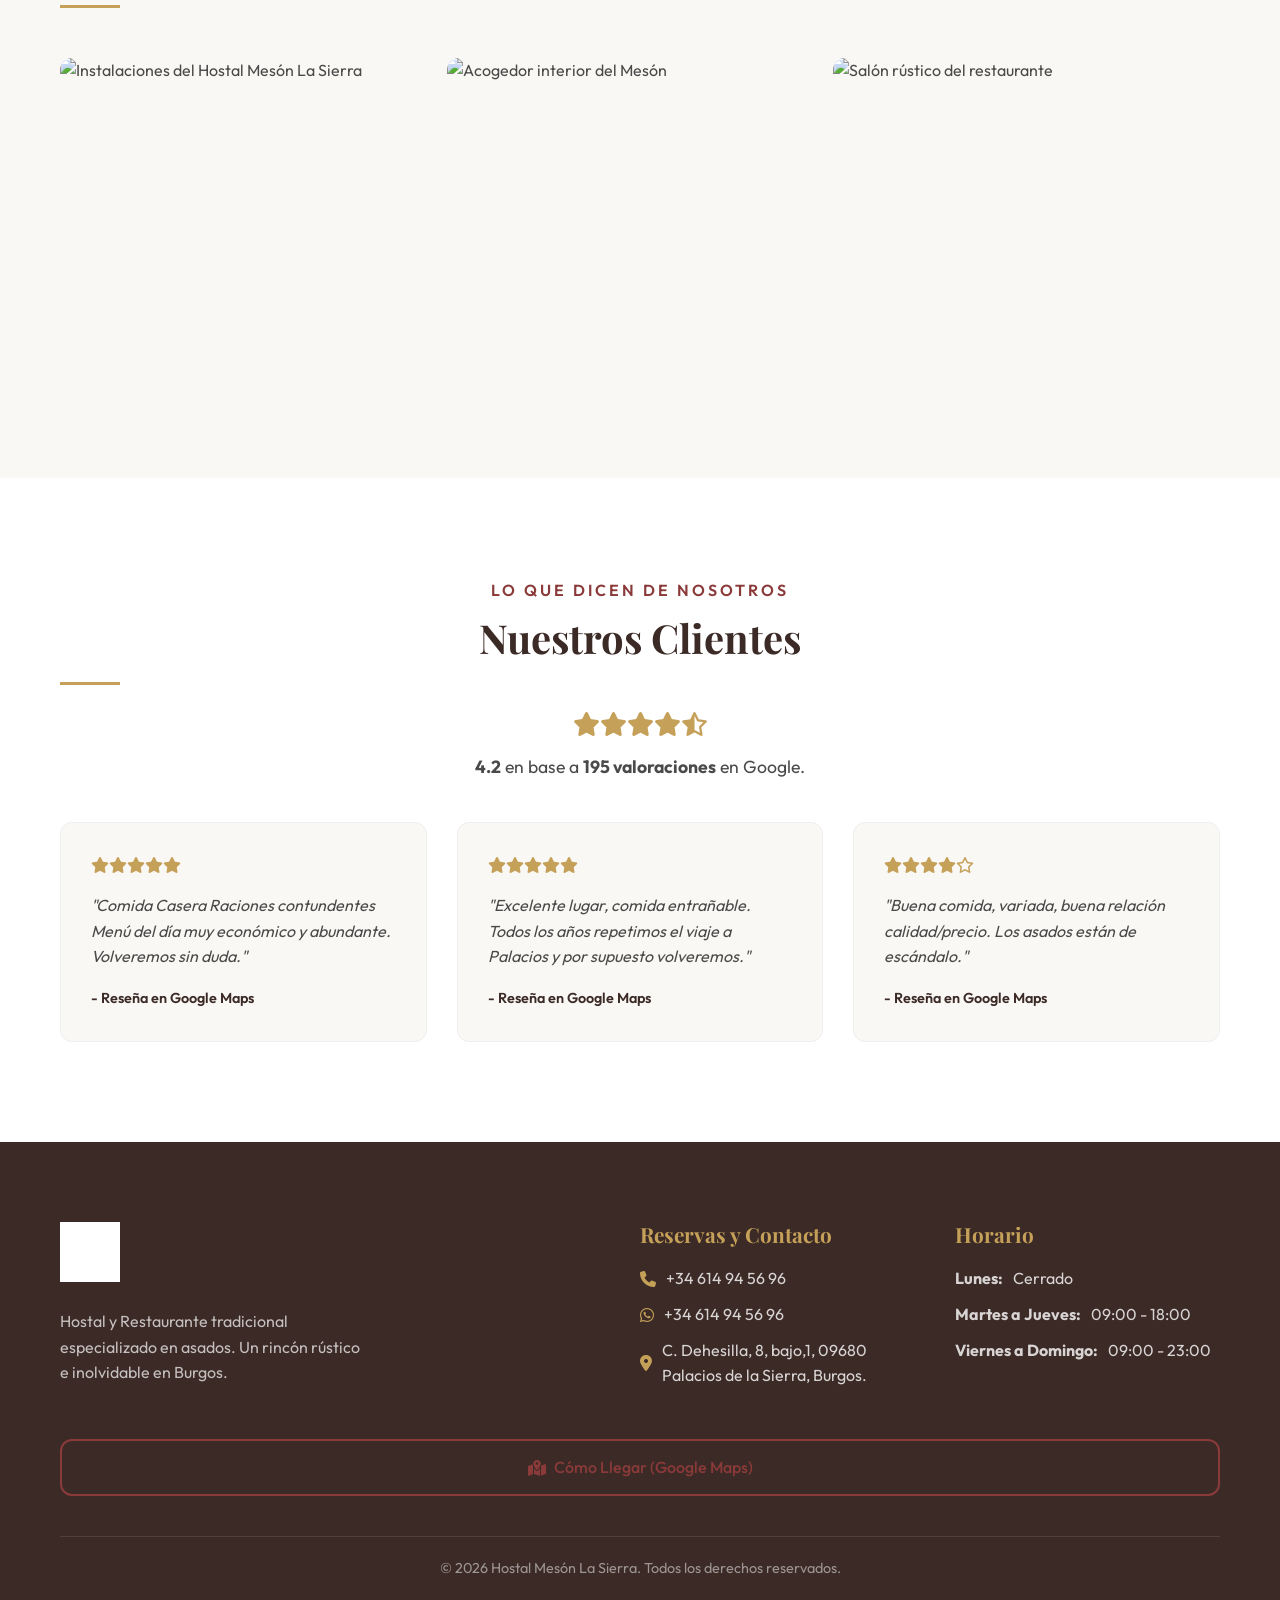
==== commit f2dd2ed4: "fix(gallery): Add real user photos to slider" ====
--- a/demo-meson/index.html
+++ b/demo-meson/index.html
@@ -199,10 +199,20 @@
             <!-- Slider container -->
             <div class="gallery-slider">
                 <div class="gallery-track" id="galleryTrack">
-                    <!-- Images will be injected here via JS later -->
-                    <div class="gallery-item"><img src="assets/hero.png" alt="Interior"></div>
-                    <div class="gallery-item"><img src="assets/food.png" alt="Plato"></div>
-                    <div class="gallery-item"><img src="assets/hero.png" alt="Salón"></div>
+                    <div class="gallery-item"><img src="assets/gallery/20230326_160431053_iOS.jpg" loading="lazy"
+                            alt="Instalaciones del Hostal Mesón La Sierra"></div>
+                    <div class="gallery-item"><img src="assets/gallery/20230326_160458029_iOS.jpg" loading="lazy"
+                            alt="Acogedor interior del Mesón"></div>
+                    <div class="gallery-item"><img src="assets/gallery/20230326_160507100_iOS.jpg" loading="lazy"
+                            alt="Salón rústico del restaurante"></div>
+                    <div class="gallery-item"><img src="assets/gallery/20230326_160547196_iOS.jpg" loading="lazy"
+                            alt="Detalles de la decoración"></div>
+                    <div class="gallery-item"><img src="assets/gallery/20230326_160749855_iOS.jpg" loading="lazy"
+                            alt="Mesas preparadas para los menús especiales"></div>
+                    <div class="gallery-item"><img src="assets/gallery/20230326_161332121_iOS.jpg" loading="lazy"
+                            alt="Amplio comedor en Palacios de la Sierra"></div>
+                    <div class="gallery-item"><img src="assets/gallery/20230326_161341586_iOS.jpg" loading="lazy"
+                            alt="El fuego y la calidez del hogar"></div>
                 </div>
             </div>
         </div>
